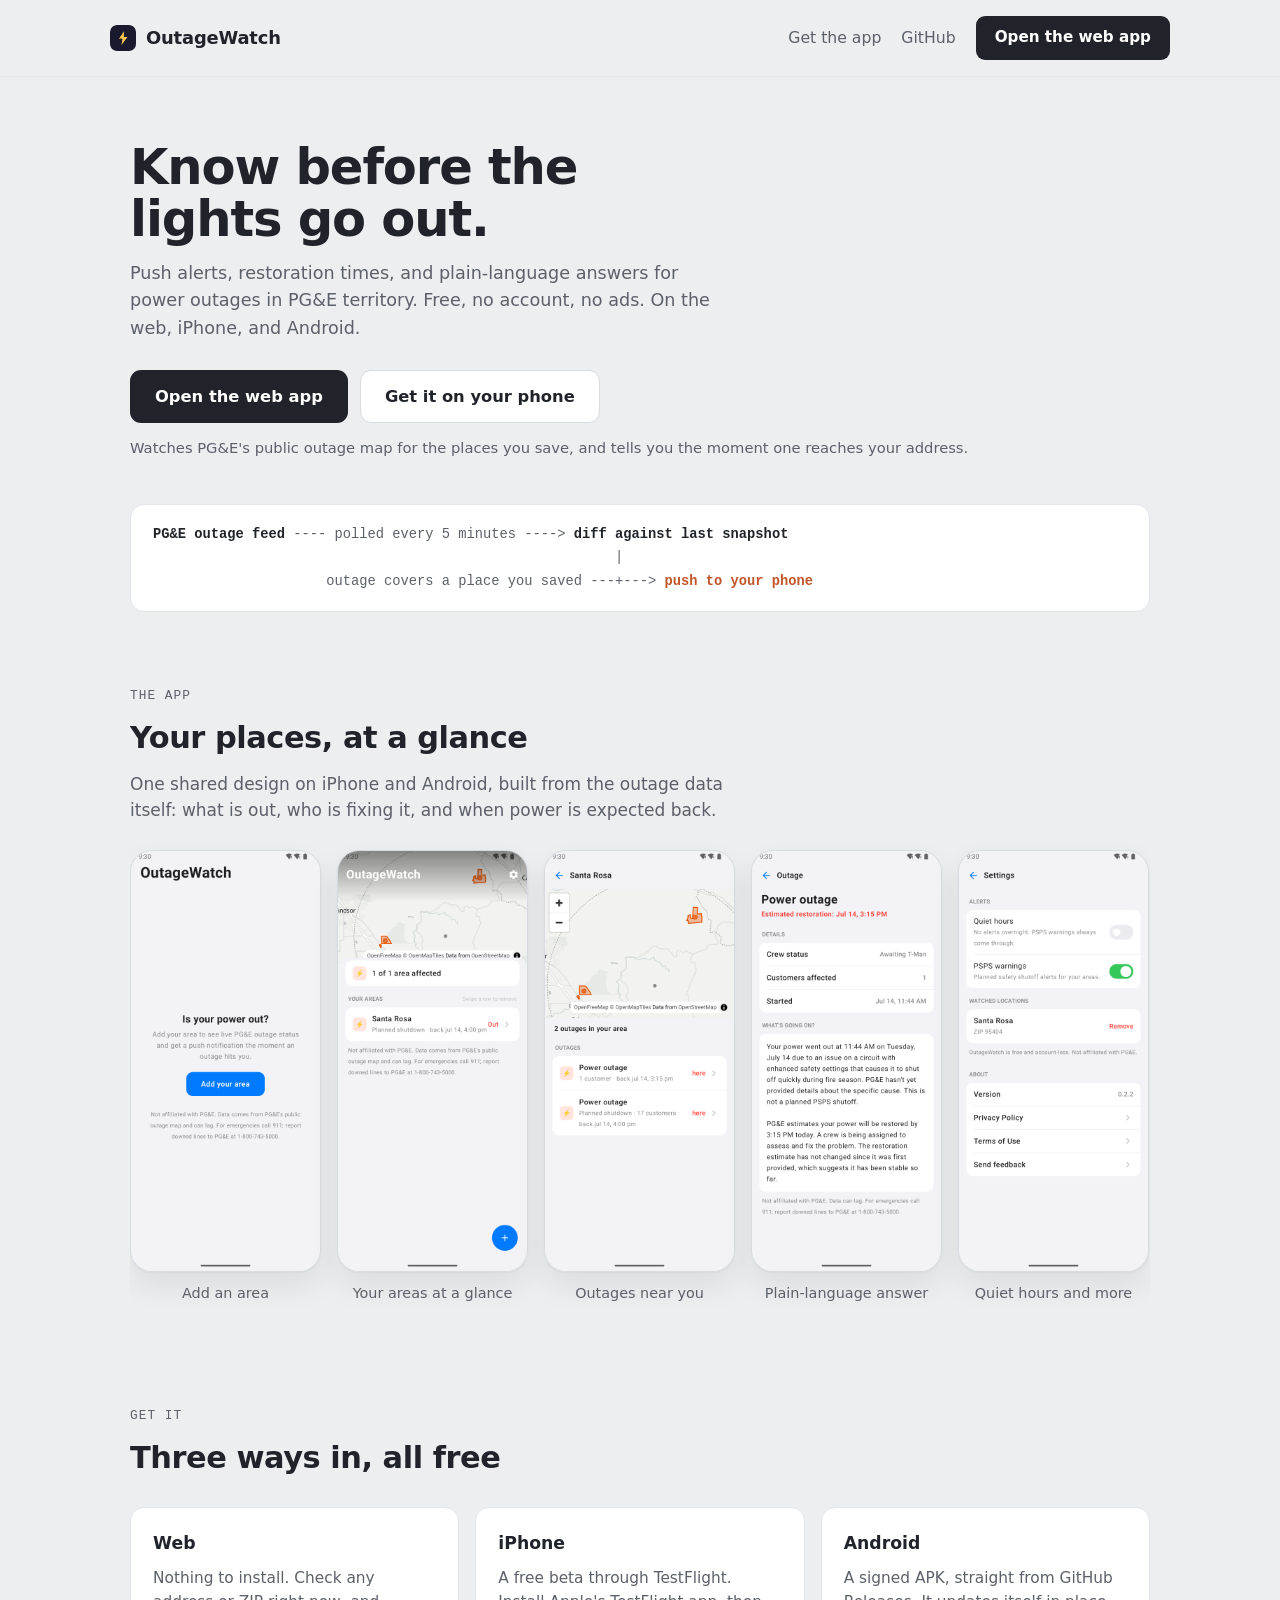
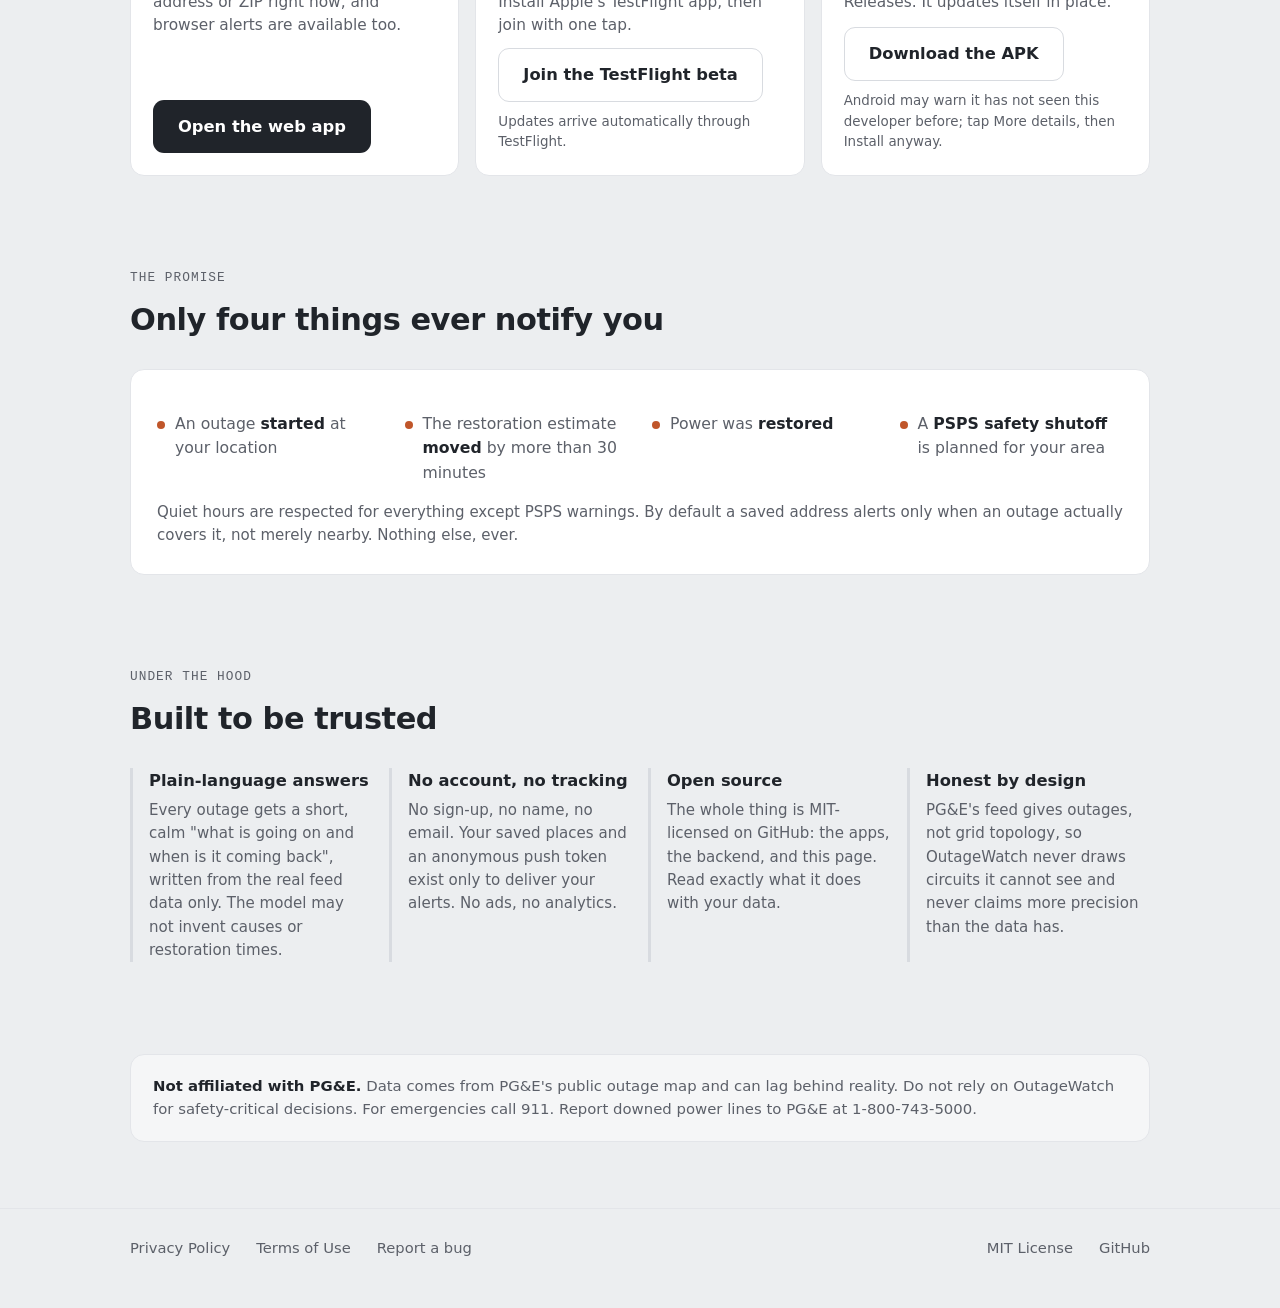
==== site/index.html @ 9faa7ae8 "site: a real project homepage, deployed to GitHub Pages The repo URL now points at a proper homepage" ====
<!DOCTYPE html>
<html lang="en">
<head>
<meta charset="utf-8">
<meta name="viewport" content="width=device-width, initial-scale=1">
<title>OutageWatch: PG&amp;E power outage alerts for your address</title>
<meta name="description" content="Free push alerts, restoration times, and plain-language answers for PG&E power outages. On the web, iPhone, and Android. No account, no ads.">
<link rel="icon" href="assets/icon-192.png">
<meta property="og:title" content="OutageWatch">
<meta property="og:description" content="Know before the lights go out. Free PG&E outage alerts for your address. Web, iPhone, and Android.">
<meta property="og:image" content="https://nicglazkov.github.io/outagewatch/assets/social-preview.png">
<meta property="og:type" content="website">
<style>
  /* Same system as the product: "V2, data on the diagram". Calm, light, the
     schematic is the signature. Tokens mirror backend css/app.css. */
  :root {
    --ground: #eceef0;
    --ink: #20242a;
    --out: #c0562a;
    --restored: #2f7d5b;
    --muted: #5c6069;
    --surface: #ffffff;
    --surface-2: #f5f6f7;
    --line: #d8dbe0;
    --line-soft: #e3e5e9;
    --mono: ui-monospace, "Cascadia Mono", Consolas, "SFMono-Regular", Menlo, monospace;
    --font: system-ui, -apple-system, "Segoe UI", Roboto, sans-serif;
  }
  * { box-sizing: border-box; }
  html { -webkit-text-size-adjust: 100%; scroll-behavior: smooth; }
  body {
    margin: 0; background: var(--ground); color: var(--ink);
    font-family: var(--font); font-size: 17px; line-height: 1.55;
    -webkit-font-smoothing: antialiased; text-rendering: optimizeLegibility;
  }
  h1, h2, h3, p, ul, figure { margin: 0; }
  ul { padding: 0; list-style: none; }
  a { color: inherit; }
  img { max-width: 100%; display: block; }
  .wrap { width: 100%; max-width: 1060px; margin: 0 auto; padding: 0 20px; }
  a:focus-visible { outline: 2px solid var(--ink); outline-offset: 2px; border-radius: 3px; }

  header.site { border-bottom: 1px solid var(--line-soft); }
  .site-inner { display: flex; align-items: center; justify-content: space-between; gap: 16px; padding: 16px 0; }
  .brand { display: inline-flex; align-items: center; gap: 10px; font-weight: 700; font-size: 1.12rem; letter-spacing: -0.01em; text-decoration: none; }
  .brand img { width: 26px; height: 26px; border-radius: 7px; }
  .nav { display: flex; align-items: center; gap: 20px; }
  .nav a { text-decoration: none; color: var(--muted); font-size: 0.98rem; min-height: 44px; display: inline-flex; align-items: center; }
  .nav a:hover { color: var(--ink); text-decoration: underline; text-underline-offset: 3px; }
  .nav .btn { color: #fff; }

  .btn {
    display: inline-flex; align-items: center; justify-content: center; gap: 8px;
    border-radius: 11px; padding: 13px 24px; font-weight: 600; font-size: 1.02rem;
    text-decoration: none; border: 1px solid transparent; transition: background .12s, border-color .12s;
  }
  .btn-ink { background: var(--ink); color: #fff; }
  .btn-ink:hover { background: #33383f; }
  .btn-ghost { background: var(--surface); border-color: var(--line); color: var(--ink); }
  .btn-ghost:hover { border-color: var(--ink); }
  .nav .btn { padding: 9px 18px; border-radius: 9px; font-size: 0.95rem; }

  .hero { padding: 64px 0 28px; }
  .hero-title { font-size: clamp(2.1rem, 5.6vw, 3.1rem); font-weight: 700; letter-spacing: -0.022em; line-height: 1.05; text-wrap: balance; max-width: 18ch; }
  .hero-sub { color: var(--muted); margin-top: 15px; max-width: 52ch; font-size: 1.1rem; }
  .hero-cta { display: flex; flex-wrap: wrap; gap: 12px; margin-top: 28px; }
  .hero-note { margin-top: 14px; color: var(--muted); font-size: 0.92rem; }

  /* The honest schematic: the actual pipeline, nothing invented. */
  .schematic { margin: 44px 0 0; padding: 18px 22px; background: var(--surface); border: 1px solid var(--line-soft); border-radius: 14px; overflow-x: auto; }
  .schematic pre { margin: 0; font-family: var(--mono); font-size: 0.86rem; line-height: 1.7; color: var(--muted); }
  .schematic .node { color: var(--ink); font-weight: 600; }
  .schematic .hot { color: var(--out); font-weight: 600; }

  section { padding: 46px 0; }
  .kicker { font-family: var(--mono); font-size: 0.8rem; letter-spacing: 0.08em; text-transform: uppercase; color: var(--muted); }
  .section-title { font-size: clamp(1.5rem, 3.4vw, 1.9rem); font-weight: 700; letter-spacing: -0.015em; margin-top: 8px; }
  .section-sub { color: var(--muted); margin-top: 10px; max-width: 58ch; }

  .shots { display: grid; grid-auto-flow: column; gap: 16px; overflow-x: auto; padding: 26px 4px 10px; scroll-snap-type: x mandatory; }
  .shot { scroll-snap-align: start; width: min(191px, 62vw); }
  .shot img { border: 1px solid var(--line); border-radius: 22px; box-shadow: 0 1px 2px rgba(32,36,42,0.05), 0 14px 30px rgba(32,36,42,0.08); }
  .shot figcaption { margin-top: 10px; font-size: 0.9rem; color: var(--muted); text-align: center; }

  .cards { display: grid; grid-template-columns: repeat(auto-fit, minmax(250px, 1fr)); gap: 16px; margin-top: 26px; }
  .card { background: var(--surface); border: 1px solid var(--line-soft); border-radius: 14px; padding: 22px; display: flex; flex-direction: column; gap: 10px; }
  .card h3 { font-size: 1.08rem; }
  .card p { color: var(--muted); font-size: 0.96rem; flex: 1; }
  .card .btn { align-self: flex-start; }
  .card .fine { font-size: 0.84rem; color: var(--muted); flex: 0; }

  .promise { background: var(--surface); border: 1px solid var(--line-soft); border-radius: 14px; padding: 26px; margin-top: 26px; }
  .promise ul { display: grid; grid-template-columns: repeat(auto-fit, minmax(220px, 1fr)); gap: 14px 24px; margin-top: 16px; }
  .promise li { padding-left: 18px; position: relative; color: var(--muted); font-size: 0.98rem; }
  .promise li::before { content: ""; position: absolute; left: 0; top: 0.55em; width: 8px; height: 8px; border-radius: 50%; background: var(--out); }
  .promise li strong { color: var(--ink); }
  .promise .after { margin-top: 16px; font-size: 0.94rem; color: var(--muted); }

  .facts { display: grid; grid-template-columns: repeat(auto-fit, minmax(230px, 1fr)); gap: 16px; margin-top: 26px; }
  .fact { border-left: 3px solid var(--line); padding-left: 16px; }
  .fact h3 { font-size: 1.02rem; }
  .fact p { color: var(--muted); font-size: 0.94rem; margin-top: 6px; }

  .disclaimer { background: var(--surface-2); border: 1px solid var(--line-soft); border-radius: 14px; padding: 20px 22px; font-size: 0.93rem; color: var(--muted); }
  .disclaimer strong { color: var(--ink); }

  footer.site { border-top: 1px solid var(--line-soft); margin-top: 20px; padding: 28px 0 48px; }
  .foot { display: flex; flex-wrap: wrap; gap: 12px 26px; color: var(--muted); font-size: 0.92rem; }
  .foot a { text-decoration: none; }
  .foot a:hover { text-decoration: underline; text-underline-offset: 3px; }
  .foot .spacer { flex: 1; }
</style>
</head>
<body>

<header class="site">
  <div class="wrap site-inner">
    <a class="brand" href="#top">
      <img src="assets/icon-192.png" alt="">
      OutageWatch
    </a>
    <nav class="nav">
      <a href="#get">Get the app</a>
      <a href="https://github.com/nicglazkov/outagewatch">GitHub</a>
      <a class="btn btn-ink" href="https://outagewatch-api-7bi2fdpqrq-uw.a.run.app/">Open the web app</a>
    </nav>
  </div>
</header>

<main id="top">
  <div class="wrap">

    <div class="hero">
      <h1 class="hero-title">Know before the lights go out.</h1>
      <p class="hero-sub">Push alerts, restoration times, and plain-language answers for power outages in PG&amp;E territory. Free, no account, no ads. On the web, iPhone, and Android.</p>
      <div class="hero-cta">
        <a class="btn btn-ink" href="https://outagewatch-api-7bi2fdpqrq-uw.a.run.app/">Open the web app</a>
        <a class="btn btn-ghost" href="#get">Get it on your phone</a>
      </div>
      <p class="hero-note">Watches PG&amp;E's public outage map for the places you save, and tells you the moment one reaches your address.</p>

      <div class="schematic" aria-label="How data flows through OutageWatch">
<pre><span class="node">PG&amp;E outage feed</span> ---- polled every 5 minutes ----&gt; <span class="node">diff against last snapshot</span>
                                                        |
                     outage covers a place you saved ---+---&gt; <span class="hot">push to your phone</span></pre>
      </div>
    </div>

    <section aria-labelledby="shots-title">
      <p class="kicker">The app</p>
      <h2 class="section-title" id="shots-title">Your places, at a glance</h2>
      <p class="section-sub">One shared design on iPhone and Android, built from the outage data itself: what is out, who is fixing it, and when power is expected back.</p>
      <div class="shots">
        <figure class="shot"><img src="assets/01-onboarding.png" alt="Adding an area by address or ZIP" loading="lazy"><figcaption>Add an area</figcaption></figure>
        <figure class="shot"><img src="assets/02-home.png" alt="Home screen with saved areas and a live map" loading="lazy"><figcaption>Your areas at a glance</figcaption></figure>
        <figure class="shot"><img src="assets/03-detail.png" alt="Outages near a saved place on the map" loading="lazy"><figcaption>Outages near you</figcaption></figure>
        <figure class="shot"><img src="assets/04-explain.png" alt="Plain-language explanation of an outage" loading="lazy"><figcaption>Plain-language answer</figcaption></figure>
        <figure class="shot"><img src="assets/05-settings.png" alt="Settings with quiet hours and per-place alerts" loading="lazy"><figcaption>Quiet hours and more</figcaption></figure>
      </div>
    </section>

    <section id="get" aria-labelledby="get-title">
      <p class="kicker">Get it</p>
      <h2 class="section-title" id="get-title">Three ways in, all free</h2>
      <div class="cards">
        <div class="card">
          <h3>Web</h3>
          <p>Nothing to install. Check any address or ZIP right now, and browser alerts are available too.</p>
          <a class="btn btn-ink" href="https://outagewatch-api-7bi2fdpqrq-uw.a.run.app/">Open the web app</a>
        </div>
        <div class="card">
          <h3>iPhone</h3>
          <p>A free beta through TestFlight. Install Apple's TestFlight app, then join with one tap.</p>
          <a class="btn btn-ghost" href="https://testflight.apple.com/join/YqeVwyat">Join the TestFlight beta</a>
          <p class="fine">Updates arrive automatically through TestFlight.</p>
        </div>
        <div class="card">
          <h3>Android</h3>
          <p>A signed APK, straight from GitHub Releases. It updates itself in place.</p>
          <a class="btn btn-ghost" href="https://github.com/nicglazkov/outagewatch/releases/latest">Download the APK</a>
          <p class="fine">Android may warn it has not seen this developer before; tap More details, then Install anyway.</p>
        </div>
      </div>
    </section>

    <section aria-labelledby="promise-title">
      <p class="kicker">The promise</p>
      <h2 class="section-title" id="promise-title">Only four things ever notify you</h2>
      <div class="promise">
        <ul>
          <li>An outage <strong>started</strong> at your location</li>
          <li>The restoration estimate <strong>moved</strong> by more than 30 minutes</li>
          <li>Power was <strong>restored</strong></li>
          <li>A <strong>PSPS safety shutoff</strong> is planned for your area</li>
        </ul>
        <p class="after">Quiet hours are respected for everything except PSPS warnings. By default a saved address alerts only when an outage actually covers it, not merely nearby. Nothing else, ever.</p>
      </div>
    </section>

    <section aria-labelledby="facts-title">
      <p class="kicker">Under the hood</p>
      <h2 class="section-title" id="facts-title">Built to be trusted</h2>
      <div class="facts">
        <div class="fact">
          <h3>Plain-language answers</h3>
          <p>Every outage gets a short, calm "what is going on and when is it coming back", written from the real feed data only. The model may not invent causes or restoration times.</p>
        </div>
        <div class="fact">
          <h3>No account, no tracking</h3>
          <p>No sign-up, no name, no email. Your saved places and an anonymous push token exist only to deliver your alerts. No ads, no analytics.</p>
        </div>
        <div class="fact">
          <h3>Open source</h3>
          <p>The whole thing is MIT-licensed on GitHub: the apps, the backend, and this page. Read exactly what it does with your data.</p>
        </div>
        <div class="fact">
          <h3>Honest by design</h3>
          <p>PG&amp;E's feed gives outages, not grid topology, so OutageWatch never draws circuits it cannot see and never claims more precision than the data has.</p>
        </div>
      </div>
    </section>

    <section>
      <div class="disclaimer">
        <strong>Not affiliated with PG&amp;E.</strong> Data comes from PG&amp;E's public outage map and can lag behind reality. Do not rely on OutageWatch for safety-critical decisions. For emergencies call 911. Report downed power lines to PG&amp;E at 1-800-743-5000.
      </div>
    </section>

  </div>
</main>

<footer class="site">
  <div class="wrap foot">
    <a href="https://outagewatch-api-7bi2fdpqrq-uw.a.run.app/privacy">Privacy Policy</a>
    <a href="https://outagewatch-api-7bi2fdpqrq-uw.a.run.app/terms">Terms of Use</a>
    <a href="https://github.com/nicglazkov/outagewatch/issues">Report a bug</a>
    <span class="spacer"></span>
    <span>MIT License</span>
    <a href="https://github.com/nicglazkov/outagewatch">GitHub</a>
  </div>
</footer>

</body>
</html>
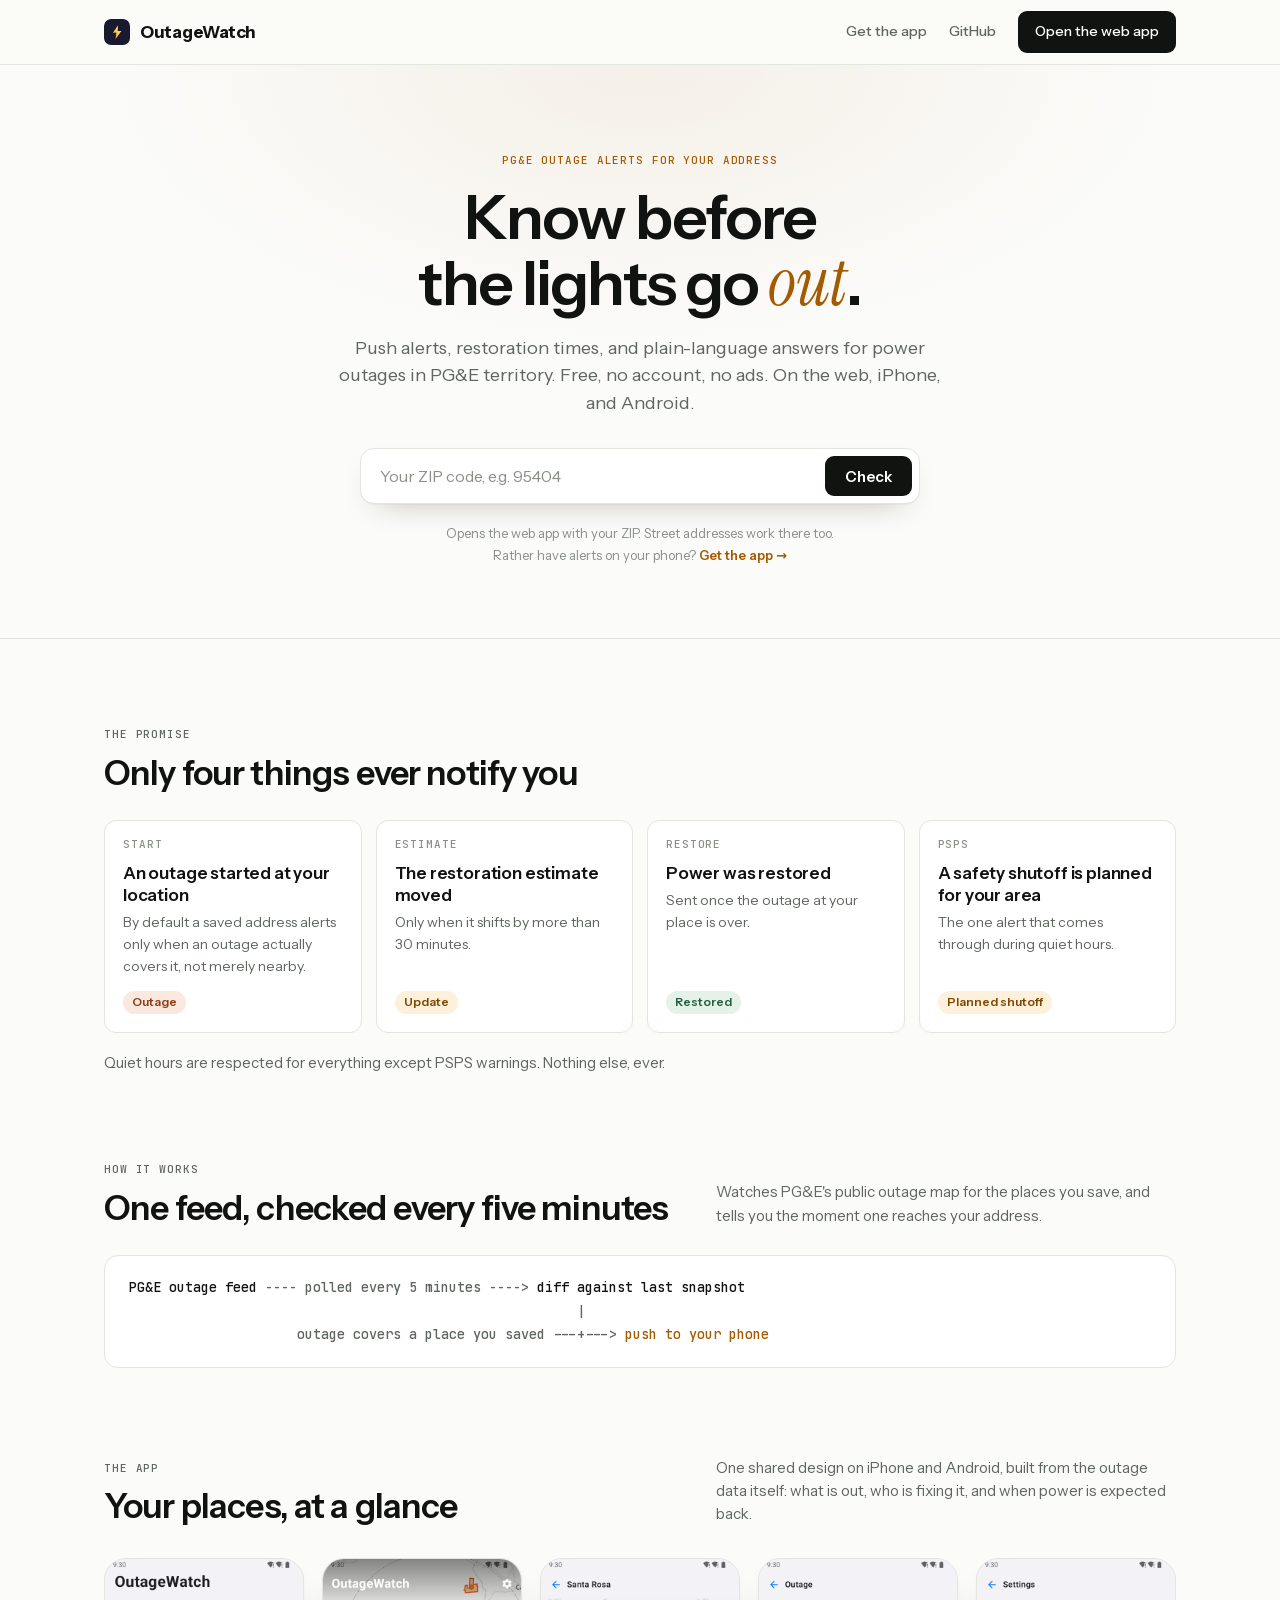
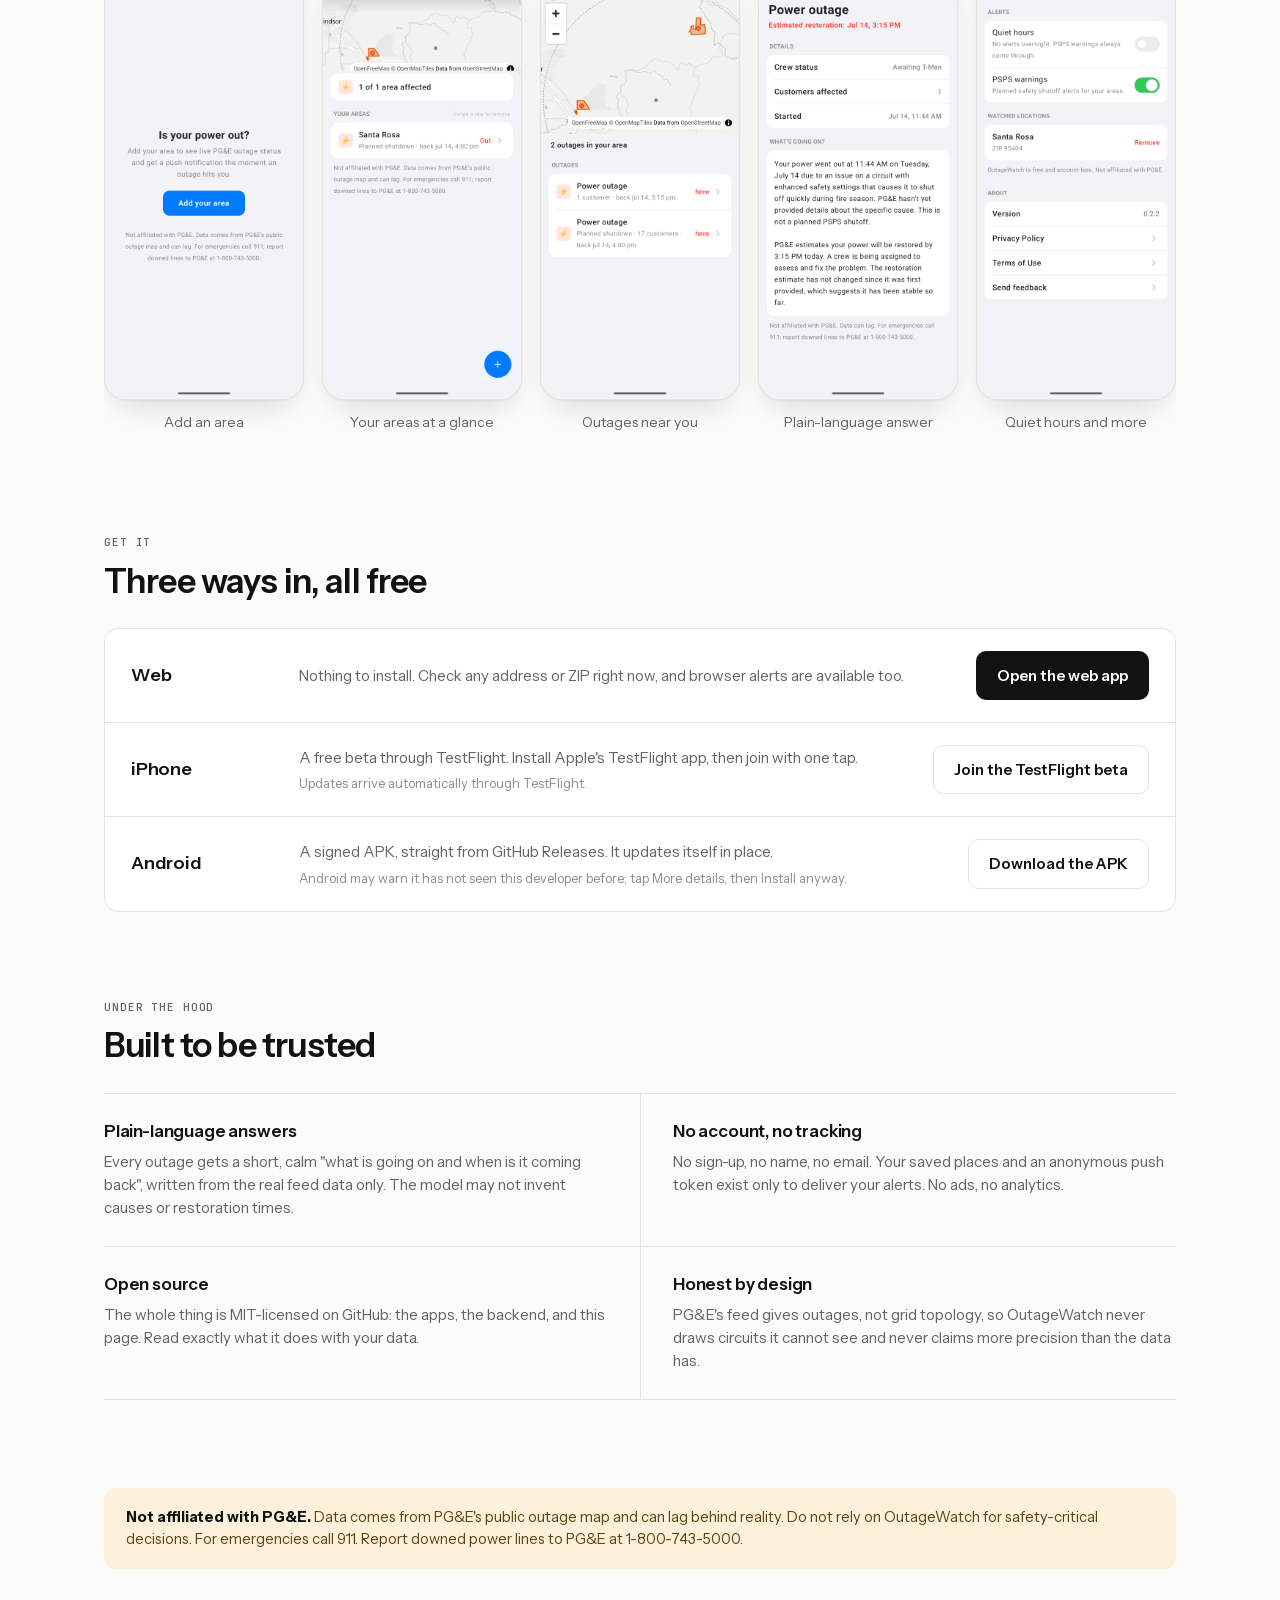
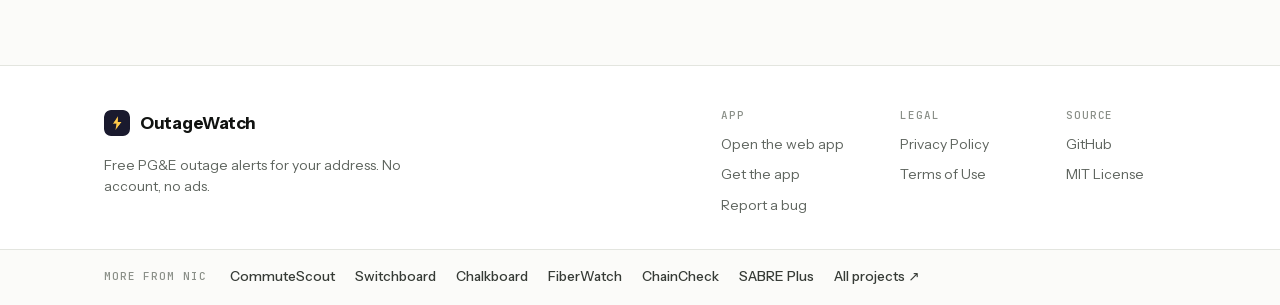
==== commit 976b0755: "Redesign the Pages landing in the Bright Utility skin Off-white page, Instrument Sans with one Instr" ====
--- a/site/index.html
+++ b/site/index.html
@@ -6,109 +6,201 @@
 <title>OutageWatch: PG&amp;E power outage alerts for your address</title>
 <meta name="description" content="Free push alerts, restoration times, and plain-language answers for PG&E power outages. On the web, iPhone, and Android. No account, no ads.">
 <link rel="icon" href="assets/icon-192.png">
+<meta name="theme-color" content="#fbfbf9">
 <meta property="og:title" content="OutageWatch">
 <meta property="og:description" content="Know before the lights go out. Free PG&E outage alerts for your address. Web, iPhone, and Android.">
 <meta property="og:image" content="https://nicglazkov.github.io/outagewatch/assets/social-preview.png">
 <meta property="og:type" content="website">
+<link rel="preload" href="assets/fonts/instrument-sans-latin.woff2" as="font" type="font/woff2" crossorigin>
 <style>
-  /* Same system as the product: "V2, data on the diagram". Calm, light, the
-     schematic is the signature. Tokens mirror backend css/app.css. */
+  /* 2026-11 "Bright Utility" skin, shared with Nic's other alert apps:
+     off-white page, Instrument Sans with one Instrument Serif italic word
+     in the headline, JetBrains Mono labels, one big input as the hero,
+     small status cards with chips. OutageWatch keeps its own accent: amber.
+     Fonts are self-hosted (SIL Open Font License) so the page makes no
+     third-party requests, matching the "no tracking" promise below. */
+  @font-face { font-family: "Instrument Sans"; font-style: normal; font-weight: 400 700; font-display: swap; src: url(assets/fonts/instrument-sans-latin.woff2) format("woff2"); }
+  @font-face { font-family: "Instrument Serif"; font-style: italic; font-weight: 400; font-display: swap; src: url(assets/fonts/instrument-serif-italic-latin.woff2) format("woff2"); }
+  @font-face { font-family: "JetBrains Mono"; font-style: normal; font-weight: 500; font-display: swap; src: url(assets/fonts/jetbrains-mono-500-latin.woff2) format("woff2"); }
+
   :root {
-    --ground: #eceef0;
-    --ink: #20242a;
-    --out: #c0562a;
-    --restored: #2f7d5b;
-    --muted: #5c6069;
+    --bg: #fbfbf9;
     --surface: #ffffff;
-    --surface-2: #f5f6f7;
-    --line: #d8dbe0;
-    --line-soft: #e3e5e9;
-    --mono: ui-monospace, "Cascadia Mono", Consolas, "SFMono-Regular", Menlo, monospace;
-    --font: system-ui, -apple-system, "Segoe UI", Roboto, sans-serif;
+    --fg: #111311;
+    --fg-2: #363b36;
+    --mut: #5f655f;
+    --faint: #8a8f88;
+    --line: #e3e5df;
+    --line-soft: #eff0ec;
+    --acc: #a35a00;        /* amber, AA on white and on --bg */
+    --acc-ink: #7f4600;
+    --soft: #fdf1dc;
+    --out: #b4501f;        /* product's "outage" color, darkened for text */
+    --out-soft: #fbe9df;
+    --ok: #2f7d5b;         /* product's "restored" color */
+    --ok-soft: #e4f2ea;
+    --font: "Instrument Sans", system-ui, -apple-system, "Segoe UI", sans-serif;
+    --serif: "Instrument Serif", Georgia, serif;
+    --mono: "JetBrains Mono", ui-monospace, "SFMono-Regular", Menlo, monospace;
+    color-scheme: light;
   }
   * { box-sizing: border-box; }
   html { -webkit-text-size-adjust: 100%; scroll-behavior: smooth; }
+  @media (prefers-reduced-motion: reduce) { html { scroll-behavior: auto; } * { transition: none !important; } }
   body {
-    margin: 0; background: var(--ground); color: var(--ink);
+    margin: 0; background: var(--bg); color: var(--fg);
     font-family: var(--font); font-size: 17px; line-height: 1.55;
     -webkit-font-smoothing: antialiased; text-rendering: optimizeLegibility;
   }
-  h1, h2, h3, p, ul, figure { margin: 0; }
-  ul { padding: 0; list-style: none; }
+  h1, h2, h3, p, ul, ol, figure { margin: 0; }
+  ul, ol { padding: 0; list-style: none; }
   a { color: inherit; }
   img { max-width: 100%; display: block; }
-  .wrap { width: 100%; max-width: 1060px; margin: 0 auto; padding: 0 20px; }
-  a:focus-visible { outline: 2px solid var(--ink); outline-offset: 2px; border-radius: 3px; }
-
-  header.site { border-bottom: 1px solid var(--line-soft); }
-  .site-inner { display: flex; align-items: center; justify-content: space-between; gap: 16px; padding: 16px 0; }
-  .brand { display: inline-flex; align-items: center; gap: 10px; font-weight: 700; font-size: 1.12rem; letter-spacing: -0.01em; text-decoration: none; }
+  .wrap { width: 100%; max-width: 1120px; margin: 0 auto; padding: 0 24px; }
+  a:focus-visible, button:focus-visible, input:focus-visible { outline: 2px solid var(--acc); outline-offset: 2px; border-radius: 4px; }
+  .visually-hidden { position: absolute; width: 1px; height: 1px; overflow: hidden; clip: rect(0 0 0 0); white-space: nowrap; }
+  .nowrap { white-space: nowrap; }
+
+  /* Shared skeleton: 64px nav */
+  header.site { border-bottom: 1px solid var(--line); background: rgba(251, 251, 249, 0.92); }
+  .site-inner { display: flex; align-items: center; justify-content: space-between; gap: 16px; min-height: 64px; }
+  .brand { display: inline-flex; align-items: center; gap: 10px; font-weight: 700; font-size: 17px; letter-spacing: -0.015em; text-decoration: none; }
   .brand img { width: 26px; height: 26px; border-radius: 7px; }
-  .nav { display: flex; align-items: center; gap: 20px; }
-  .nav a { text-decoration: none; color: var(--muted); font-size: 0.98rem; min-height: 44px; display: inline-flex; align-items: center; }
-  .nav a:hover { color: var(--ink); text-decoration: underline; text-underline-offset: 3px; }
-  .nav .btn { color: #fff; }
+  .nav { display: flex; align-items: center; gap: 22px; }
+  .nav a { text-decoration: none; color: var(--mut); font-size: 14px; font-weight: 500; min-height: 44px; display: inline-flex; align-items: center; }
+  .nav a:hover { color: var(--fg); }
+  .nav .btn { color: #fff; min-height: 0; }
 
   .btn {
     display: inline-flex; align-items: center; justify-content: center; gap: 8px;
-    border-radius: 11px; padding: 13px 24px; font-weight: 600; font-size: 1.02rem;
-    text-decoration: none; border: 1px solid transparent; transition: background .12s, border-color .12s;
-  }
-  .btn-ink { background: var(--ink); color: #fff; }
-  .btn-ink:hover { background: #33383f; }
-  .btn-ghost { background: var(--surface); border-color: var(--line); color: var(--ink); }
-  .btn-ghost:hover { border-color: var(--ink); }
-  .nav .btn { padding: 9px 18px; border-radius: 9px; font-size: 0.95rem; }
-
-  .hero { padding: 64px 0 28px; }
-  .hero-title { font-size: clamp(2.1rem, 5.6vw, 3.1rem); font-weight: 700; letter-spacing: -0.022em; line-height: 1.05; text-wrap: balance; max-width: 18ch; }
-  .hero-sub { color: var(--muted); margin-top: 15px; max-width: 52ch; font-size: 1.1rem; }
-  .hero-cta { display: flex; flex-wrap: wrap; gap: 12px; margin-top: 28px; }
-  .hero-note { margin-top: 14px; color: var(--muted); font-size: 0.92rem; }
-
-  /* The honest schematic: the actual pipeline, nothing invented. */
-  .schematic { margin: 44px 0 0; padding: 18px 22px; background: var(--surface); border: 1px solid var(--line-soft); border-radius: 14px; overflow-x: auto; }
-  .schematic pre { margin: 0; font-family: var(--mono); font-size: 0.86rem; line-height: 1.7; color: var(--muted); }
-  .schematic .node { color: var(--ink); font-weight: 600; }
-  .schematic .hot { color: var(--out); font-weight: 600; }
-
-  section { padding: 46px 0; }
-  .kicker { font-family: var(--mono); font-size: 0.8rem; letter-spacing: 0.08em; text-transform: uppercase; color: var(--muted); }
-  .section-title { font-size: clamp(1.5rem, 3.4vw, 1.9rem); font-weight: 700; letter-spacing: -0.015em; margin-top: 8px; }
-  .section-sub { color: var(--muted); margin-top: 10px; max-width: 58ch; }
-
-  .shots { display: grid; grid-auto-flow: column; gap: 16px; overflow-x: auto; padding: 26px 4px 10px; scroll-snap-type: x mandatory; }
-  .shot { scroll-snap-align: start; width: min(191px, 62vw); }
-  .shot img { border: 1px solid var(--line); border-radius: 22px; box-shadow: 0 1px 2px rgba(32,36,42,0.05), 0 14px 30px rgba(32,36,42,0.08); }
-  .shot figcaption { margin-top: 10px; font-size: 0.9rem; color: var(--muted); text-align: center; }
-
-  .cards { display: grid; grid-template-columns: repeat(auto-fit, minmax(250px, 1fr)); gap: 16px; margin-top: 26px; }
-  .card { background: var(--surface); border: 1px solid var(--line-soft); border-radius: 14px; padding: 22px; display: flex; flex-direction: column; gap: 10px; }
-  .card h3 { font-size: 1.08rem; }
-  .card p { color: var(--muted); font-size: 0.96rem; flex: 1; }
-  .card .btn { align-self: flex-start; }
-  .card .fine { font-size: 0.84rem; color: var(--muted); flex: 0; }
-
-  .promise { background: var(--surface); border: 1px solid var(--line-soft); border-radius: 14px; padding: 26px; margin-top: 26px; }
-  .promise ul { display: grid; grid-template-columns: repeat(auto-fit, minmax(220px, 1fr)); gap: 14px 24px; margin-top: 16px; }
-  .promise li { padding-left: 18px; position: relative; color: var(--muted); font-size: 0.98rem; }
-  .promise li::before { content: ""; position: absolute; left: 0; top: 0.55em; width: 8px; height: 8px; border-radius: 50%; background: var(--out); }
-  .promise li strong { color: var(--ink); }
-  .promise .after { margin-top: 16px; font-size: 0.94rem; color: var(--muted); }
-
-  .facts { display: grid; grid-template-columns: repeat(auto-fit, minmax(230px, 1fr)); gap: 16px; margin-top: 26px; }
-  .fact { border-left: 3px solid var(--line); padding-left: 16px; }
-  .fact h3 { font-size: 1.02rem; }
-  .fact p { color: var(--muted); font-size: 0.94rem; margin-top: 6px; }
-
-  .disclaimer { background: var(--surface-2); border: 1px solid var(--line-soft); border-radius: 14px; padding: 20px 22px; font-size: 0.93rem; color: var(--muted); }
-  .disclaimer strong { color: var(--ink); }
-
-  footer.site { border-top: 1px solid var(--line-soft); margin-top: 20px; padding: 28px 0 48px; }
-  .foot { display: flex; flex-wrap: wrap; gap: 12px 26px; color: var(--muted); font-size: 0.92rem; }
-  .foot a { text-decoration: none; }
-  .foot a:hover { text-decoration: underline; text-underline-offset: 3px; }
-  .foot .spacer { flex: 1; }
+    border-radius: 10px; padding: 12px 20px; font-weight: 600; font-size: 15px;
+    text-decoration: none; border: 1px solid transparent; transition: background .15s, border-color .15s; white-space: nowrap;
+  }
+  .btn-ink { background: var(--fg); color: #fff; }
+  .btn-ink:hover { background: #2c302c; }
+  .btn-ghost { background: var(--surface); border-color: var(--line); color: var(--fg); }
+  .btn-ghost:hover { border-color: var(--fg); }
+  .nav .btn { padding: 9px 16px; border-radius: 9px; font-size: 14px; }
+
+  /* Hero: one big ZIP box */
+  .hero { text-align: center; padding: 88px 0 72px; border-bottom: 1px solid var(--line);
+    background: radial-gradient(ellipse 60% 70% at 50% 0%, rgba(163, 90, 0, 0.07), transparent 70%); }
+  .eyebrow { font: 500 11px/1.4 var(--mono); letter-spacing: 0.08em; text-transform: uppercase; color: var(--mut); margin-bottom: 12px; }
+  .hero .eyebrow { color: var(--acc); margin-bottom: 18px; }
+  .hero-title { font-weight: 600; font-size: clamp(38px, 5.6vw, 62px); line-height: 1.02; letter-spacing: -0.03em; text-wrap: balance; max-width: 15ch; margin: 0 auto 18px; }
+  .hero-title em { font: italic 400 1.08em/1 var(--serif); color: var(--acc); letter-spacing: -0.01em; }
+  .hero-sub { color: var(--mut); font-size: 18px; max-width: 52ch; margin: 0 auto 30px; text-wrap: pretty; }
+
+  .search {
+    display: flex; gap: 6px; max-width: 560px; margin: 0 auto; background: var(--surface);
+    border: 1px solid var(--line); border-radius: 14px; padding: 7px;
+    box-shadow: 0 1px 0 rgba(17, 19, 17, 0.03), 0 12px 32px -18px rgba(40, 30, 10, 0.4);
+    transition: border-color .15s, box-shadow .15s;
+  }
+  .search:focus-within { border-color: #e9c98f; box-shadow: 0 0 0 4px var(--soft), 0 12px 32px -18px rgba(40, 30, 10, 0.4); }
+  .search input {
+    flex: 1; min-width: 0; border: 0; outline: 0; background: transparent; color: var(--fg);
+    font: 400 16px var(--font); padding: 10px 12px;
+  }
+  .search input::placeholder { color: var(--faint); }
+  .search input:focus-visible { outline: none; }
+  .search button {
+    border: 0; border-radius: 9px; background: var(--fg); color: #fff; cursor: pointer;
+    font: 600 15px var(--font); padding: 0 20px; white-space: nowrap;
+  }
+  .search button:hover { background: #2c302c; }
+  .proof { font-size: 13px; line-height: 1.7; color: var(--faint); margin-top: 18px; }
+  .proof a { color: var(--acc); font-weight: 600; text-decoration: none; }
+  .proof a:hover { text-decoration: underline; text-underline-offset: 3px; }
+
+  /* Sections */
+  section { padding-top: 88px; }
+  .head { display: flex; justify-content: space-between; align-items: flex-end; gap: 12px 24px; flex-wrap: wrap; margin-bottom: 28px; }
+  .section-title { font-size: clamp(26px, 3.2vw, 34px); font-weight: 600; line-height: 1.1; letter-spacing: -0.025em; text-wrap: balance; }
+  .head-note { color: var(--mut); font-size: 15px; max-width: 46ch; }
+
+  /* Status cards with chips: the four alerts */
+  .cards { display: grid; grid-template-columns: repeat(4, minmax(0, 1fr)); gap: 14px; }
+  .card { background: var(--surface); border: 1px solid var(--line); border-radius: 12px; padding: 18px; display: flex; flex-direction: column; align-items: flex-start; min-width: 0; }
+  .card .k { font: 500 11px/1 var(--mono); letter-spacing: 0.08em; text-transform: uppercase; color: var(--faint); }
+  .card .v { font-size: 17px; font-weight: 600; letter-spacing: -0.01em; line-height: 1.3; margin: 12px 0 6px; }
+  .card .s { font-size: 14px; line-height: 1.55; color: var(--mut); flex: 1; margin-bottom: 14px; }
+  .chip { display: inline-block; font-size: 12px; font-weight: 600; line-height: 1.2; padding: 4px 9px; border-radius: 99px; background: var(--soft); color: var(--acc-ink); }
+  .chip.out { background: var(--out-soft); color: #8f3c13; }
+  .chip.ok { background: var(--ok-soft); color: #22603f; }
+  .after { margin-top: 18px; font-size: 15px; color: var(--mut); max-width: 72ch; }
+
+  /* Schematic: the actual pipeline, nothing invented */
+  .schematic { padding: 20px 24px; background: var(--surface); border: 1px solid var(--line); border-radius: 14px; overflow-x: auto; }
+  .schematic pre { margin: 0; font-family: var(--mono); font-size: 13.5px; line-height: 1.75; color: var(--mut); }
+  .schematic .node { color: var(--fg); }
+  .schematic .hot { color: var(--acc); }
+
+  /* Screenshots */
+  .shots { display: grid; grid-auto-flow: column; gap: 18px; overflow-x: auto; padding: 4px 4px 14px; scroll-snap-type: x mandatory; }
+  .shot { scroll-snap-align: start; width: min(200px, 62vw); }
+  .shot img { width: 100%; height: auto; border: 1px solid var(--line); border-radius: 22px; background: var(--surface); box-shadow: 0 1px 2px rgba(17,19,17,0.04), 0 16px 32px -14px rgba(17,19,17,0.18); }
+  .shot figcaption { margin-top: 12px; font-size: 14px; color: var(--mut); text-align: center; }
+
+  /* Get it: one panel, one row per platform */
+  .platforms { background: var(--surface); border: 1px solid var(--line); border-radius: 14px; }
+  .platform { display: grid; grid-template-columns: 140px minmax(0, 1fr) auto; gap: 8px 28px; align-items: center; padding: 22px 26px; }
+  .platform + .platform { border-top: 1px solid var(--line); }
+  .platform h3 { font-size: 18px; font-weight: 600; letter-spacing: -0.01em; }
+  .platform p { color: var(--mut); font-size: 15px; }
+  .platform .fine { font-size: 13px; color: var(--faint); margin-top: 4px; }
+
+  /* Under the hood: hairline grid */
+  .facts { display: grid; grid-template-columns: repeat(2, minmax(0, 1fr)); border-top: 1px solid var(--line); }
+  .fact { padding: 24px 32px 26px 0; border-bottom: 1px solid var(--line); }
+  .fact:nth-child(2n) { padding-left: 32px; padding-right: 0; border-left: 1px solid var(--line); }
+  .fact h3 { font-size: 17px; font-weight: 600; letter-spacing: -0.01em; }
+  .fact p { color: var(--mut); font-size: 15px; margin-top: 6px; max-width: 52ch; }
+
+  .disclaimer { background: var(--soft); border-radius: 12px; padding: 18px 22px; font-size: 14.5px; color: #5c4214; }
+  .disclaimer strong { color: var(--fg); }
+  .last { padding-bottom: 96px; }
+
+  /* Shared skeleton: footer + "More from Nic" */
+  footer.site { border-top: 1px solid var(--line); background: var(--surface); color: var(--mut); font-size: 14px; }
+  footer.site a { color: var(--mut); text-decoration: none; }
+  footer.site a:hover { color: var(--fg); }
+  .foot-main { display: flex; justify-content: space-between; gap: 40px; flex-wrap: wrap; padding-top: 44px; padding-bottom: 32px; }
+  .foot-brand { max-width: 300px; }
+  .foot-brand .brand { color: var(--fg); }
+  .foot-brand p { margin-top: 12px; line-height: 1.55; }
+  .foot-cols { display: flex; gap: 56px; flex-wrap: wrap; }
+  .foot-cols > div { display: flex; flex-direction: column; gap: 9px; min-width: 110px; }
+  .foot-h { font: 500 11px/1 var(--mono); letter-spacing: 0.08em; text-transform: uppercase; color: var(--faint); margin-bottom: 4px; }
+  .more-from { border-top: 1px solid var(--line); background: var(--bg); }
+  .more-from-in { display: flex; align-items: center; gap: 12px 24px; flex-wrap: wrap; padding-top: 16px; padding-bottom: 18px; font-size: 13.5px; }
+  .more-from-k { font: 500 11px/1 var(--mono); letter-spacing: 0.08em; text-transform: uppercase; color: var(--faint); }
+  .more-from-links { display: flex; flex-wrap: wrap; gap: 8px 20px; }
+  footer.site .more-from-links a { color: var(--fg-2); font-weight: 500; }
+  footer.site .more-from-links a:hover { color: var(--acc); }
+
+  @media (max-width: 960px) {
+    .cards { grid-template-columns: repeat(2, minmax(0, 1fr)); }
+  }
+  @media (max-width: 720px) {
+    .wrap { padding: 0 16px; }
+    .nav { gap: 14px; }
+    .nav .hide-sm { display: none; }
+    .hero { padding: 56px 0 52px; }
+    .hero-sub { font-size: 16.5px; }
+    section { padding-top: 64px; }
+    .cards { grid-template-columns: 1fr; }
+    .platform { grid-template-columns: 1fr; padding: 20px; }
+    .platform .btn { justify-self: start; }
+    .facts { grid-template-columns: 1fr; }
+    .fact, .fact:nth-child(2n) { padding: 20px 0; border-left: 0; }
+    .last { padding-bottom: 72px; }
+    .foot-cols { gap: 32px; }
+  }
+  @media (max-width: 420px) {
+    .nav .gh { display: none; }
+    .search button { padding: 0 16px; }
+  }
 </style>
 </head>
 <body>
@@ -119,87 +211,141 @@
       <img src="assets/icon-192.png" alt="">
       OutageWatch
     </a>
-    <nav class="nav">
-      <a href="#get">Get the app</a>
-      <a href="https://github.com/nicglazkov/outagewatch">GitHub</a>
+    <nav class="nav" aria-label="Main">
+      <a class="hide-sm" href="#get">Get the app</a>
+      <a class="gh" href="https://github.com/nicglazkov/outagewatch">GitHub</a>
       <a class="btn btn-ink" href="https://outagewatch-api-7bi2fdpqrq-uw.a.run.app/">Open the web app</a>
     </nav>
   </div>
 </header>
 
 <main id="top">
+
+  <div class="hero">
+    <div class="wrap">
+      <p class="eyebrow">PG&amp;E outage alerts for your address</p>
+      <h1 class="hero-title">Know before the lights go <em>out</em>.</h1>
+      <p class="hero-sub">Push alerts, restoration times, and plain-language answers for power outages in PG&amp;E territory. Free, no account, no ads. On the web, iPhone, and Android.</p>
+      <form class="search" role="search" action="https://outagewatch-api-7bi2fdpqrq-uw.a.run.app/" method="get">
+        <label for="zip" class="visually-hidden">ZIP code</label>
+        <input id="zip" name="zip" type="text" inputmode="numeric" pattern="[0-9]{5}" maxlength="5" required
+               placeholder="Your ZIP code, e.g. 95404" autocomplete="postal-code" title="A 5-digit ZIP code">
+        <button type="submit">Check</button>
+      </form>
+      <p class="proof">Opens the web app with your ZIP. Street addresses work there too.<br>
+        Rather have alerts on your phone? <a class="nowrap" href="#get">Get the app →</a></p>
+    </div>
+  </div>
+
   <div class="wrap">
 
-    <div class="hero">
-      <h1 class="hero-title">Know before the lights go out.</h1>
-      <p class="hero-sub">Push alerts, restoration times, and plain-language answers for power outages in PG&amp;E territory. Free, no account, no ads. On the web, iPhone, and Android.</p>
-      <div class="hero-cta">
-        <a class="btn btn-ink" href="https://outagewatch-api-7bi2fdpqrq-uw.a.run.app/">Open the web app</a>
-        <a class="btn btn-ghost" href="#get">Get it on your phone</a>
-      </div>
-      <p class="hero-note">Watches PG&amp;E's public outage map for the places you save, and tells you the moment one reaches your address.</p>
-
+    <section aria-labelledby="promise-title">
+      <div class="head">
+        <div>
+          <p class="eyebrow">The promise</p>
+          <h2 class="section-title" id="promise-title">Only four things ever notify you</h2>
+        </div>
+      </div>
+      <ul class="cards">
+        <li class="card">
+          <span class="k">Start</span>
+          <span class="v">An outage started at your location</span>
+          <span class="s">By default a saved address alerts only when an outage actually covers it, not merely nearby.</span>
+          <span class="chip out">Outage</span>
+        </li>
+        <li class="card">
+          <span class="k">Estimate</span>
+          <span class="v">The restoration estimate moved</span>
+          <span class="s">Only when it shifts by more than 30 minutes.</span>
+          <span class="chip">Update</span>
+        </li>
+        <li class="card">
+          <span class="k">Restore</span>
+          <span class="v">Power was restored</span>
+          <span class="s">Sent once the outage at your place is over.</span>
+          <span class="chip ok">Restored</span>
+        </li>
+        <li class="card">
+          <span class="k">PSPS</span>
+          <span class="v">A safety shutoff is planned for your area</span>
+          <span class="s">The one alert that comes through during quiet hours.</span>
+          <span class="chip">Planned shutoff</span>
+        </li>
+      </ul>
+      <p class="after">Quiet hours are respected for everything except PSPS warnings. Nothing else, ever.</p>
+    </section>
+
+    <section aria-labelledby="how-title">
+      <div class="head">
+        <div>
+          <p class="eyebrow">How it works</p>
+          <h2 class="section-title" id="how-title">One feed, checked every five minutes</h2>
+        </div>
+        <p class="head-note">Watches PG&amp;E's public outage map for the places you save, and tells you the moment one reaches your address.</p>
+      </div>
       <div class="schematic" aria-label="How data flows through OutageWatch">
 <pre><span class="node">PG&amp;E outage feed</span> ---- polled every 5 minutes ----&gt; <span class="node">diff against last snapshot</span>
                                                         |
                      outage covers a place you saved ---+---&gt; <span class="hot">push to your phone</span></pre>
       </div>
-    </div>
+    </section>
 
     <section aria-labelledby="shots-title">
-      <p class="kicker">The app</p>
-      <h2 class="section-title" id="shots-title">Your places, at a glance</h2>
-      <p class="section-sub">One shared design on iPhone and Android, built from the outage data itself: what is out, who is fixing it, and when power is expected back.</p>
+      <div class="head">
+        <div>
+          <p class="eyebrow">The app</p>
+          <h2 class="section-title" id="shots-title">Your places, at a glance</h2>
+        </div>
+        <p class="head-note">One shared design on iPhone and Android, built from the outage data itself: what is out, who is fixing it, and when power is expected back.</p>
+      </div>
       <div class="shots">
-        <figure class="shot"><img src="assets/01-onboarding.png" alt="Adding an area by address or ZIP" loading="lazy"><figcaption>Add an area</figcaption></figure>
-        <figure class="shot"><img src="assets/02-home.png" alt="Home screen with saved areas and a live map" loading="lazy"><figcaption>Your areas at a glance</figcaption></figure>
-        <figure class="shot"><img src="assets/03-detail.png" alt="Outages near a saved place on the map" loading="lazy"><figcaption>Outages near you</figcaption></figure>
-        <figure class="shot"><img src="assets/04-explain.png" alt="Plain-language explanation of an outage" loading="lazy"><figcaption>Plain-language answer</figcaption></figure>
-        <figure class="shot"><img src="assets/05-settings.png" alt="Settings with quiet hours and per-place alerts" loading="lazy"><figcaption>Quiet hours and more</figcaption></figure>
+        <figure class="shot"><img src="assets/01-onboarding.png" alt="Adding an area by address or ZIP" loading="lazy" width="1080" height="2400"><figcaption>Add an area</figcaption></figure>
+        <figure class="shot"><img src="assets/02-home.png" alt="Home screen with saved areas and a live map" loading="lazy" width="1080" height="2400"><figcaption>Your areas at a glance</figcaption></figure>
+        <figure class="shot"><img src="assets/03-detail.png" alt="Outages near a saved place on the map" loading="lazy" width="1080" height="2400"><figcaption>Outages near you</figcaption></figure>
+        <figure class="shot"><img src="assets/04-explain.png" alt="Plain-language explanation of an outage" loading="lazy" width="1080" height="2400"><figcaption>Plain-language answer</figcaption></figure>
+        <figure class="shot"><img src="assets/05-settings.png" alt="Settings with quiet hours and per-place alerts" loading="lazy" width="1080" height="2400"><figcaption>Quiet hours and more</figcaption></figure>
       </div>
     </section>
 
     <section id="get" aria-labelledby="get-title">
-      <p class="kicker">Get it</p>
-      <h2 class="section-title" id="get-title">Three ways in, all free</h2>
-      <div class="cards">
-        <div class="card">
+      <div class="head">
+        <div>
+          <p class="eyebrow">Get it</p>
+          <h2 class="section-title" id="get-title">Three ways in, all free</h2>
+        </div>
+      </div>
+      <div class="platforms">
+        <div class="platform">
           <h3>Web</h3>
-          <p>Nothing to install. Check any address or ZIP right now, and browser alerts are available too.</p>
+          <div><p>Nothing to install. Check any address or ZIP right now, and browser alerts are available too.</p></div>
           <a class="btn btn-ink" href="https://outagewatch-api-7bi2fdpqrq-uw.a.run.app/">Open the web app</a>
         </div>
-        <div class="card">
+        <div class="platform">
           <h3>iPhone</h3>
-          <p>A free beta through TestFlight. Install Apple's TestFlight app, then join with one tap.</p>
+          <div>
+            <p>A free beta through TestFlight. Install Apple's TestFlight app, then join with one tap.</p>
+            <p class="fine">Updates arrive automatically through TestFlight.</p>
+          </div>
           <a class="btn btn-ghost" href="https://testflight.apple.com/join/YqeVwyat">Join the TestFlight beta</a>
-          <p class="fine">Updates arrive automatically through TestFlight.</p>
-        </div>
-        <div class="card">
+        </div>
+        <div class="platform">
           <h3>Android</h3>
-          <p>A signed APK, straight from GitHub Releases. It updates itself in place.</p>
+          <div>
+            <p>A signed APK, straight from GitHub Releases. It updates itself in place.</p>
+            <p class="fine">Android may warn it has not seen this developer before; tap More details, then Install anyway.</p>
+          </div>
           <a class="btn btn-ghost" href="https://github.com/nicglazkov/outagewatch/releases/latest">Download the APK</a>
-          <p class="fine">Android may warn it has not seen this developer before; tap More details, then Install anyway.</p>
-        </div>
-      </div>
-    </section>
-
-    <section aria-labelledby="promise-title">
-      <p class="kicker">The promise</p>
-      <h2 class="section-title" id="promise-title">Only four things ever notify you</h2>
-      <div class="promise">
-        <ul>
-          <li>An outage <strong>started</strong> at your location</li>
-          <li>The restoration estimate <strong>moved</strong> by more than 30 minutes</li>
-          <li>Power was <strong>restored</strong></li>
-          <li>A <strong>PSPS safety shutoff</strong> is planned for your area</li>
-        </ul>
-        <p class="after">Quiet hours are respected for everything except PSPS warnings. By default a saved address alerts only when an outage actually covers it, not merely nearby. Nothing else, ever.</p>
+        </div>
       </div>
     </section>
 
     <section aria-labelledby="facts-title">
-      <p class="kicker">Under the hood</p>
-      <h2 class="section-title" id="facts-title">Built to be trusted</h2>
+      <div class="head">
+        <div>
+          <p class="eyebrow">Under the hood</p>
+          <h2 class="section-title" id="facts-title">Built to be trusted</h2>
+        </div>
+      </div>
       <div class="facts">
         <div class="fact">
           <h3>Plain-language answers</h3>
@@ -220,7 +366,7 @@
       </div>
     </section>
 
-    <section>
+    <section class="last">
       <div class="disclaimer">
         <strong>Not affiliated with PG&amp;E.</strong> Data comes from PG&amp;E's public outage map and can lag behind reality. Do not rely on OutageWatch for safety-critical decisions. For emergencies call 911. Report downed power lines to PG&amp;E at 1-800-743-5000.
       </div>
@@ -230,13 +376,43 @@
 </main>
 
 <footer class="site">
-  <div class="wrap foot">
-    <a href="https://outagewatch-api-7bi2fdpqrq-uw.a.run.app/privacy">Privacy Policy</a>
-    <a href="https://outagewatch-api-7bi2fdpqrq-uw.a.run.app/terms">Terms of Use</a>
-    <a href="https://github.com/nicglazkov/outagewatch/issues">Report a bug</a>
-    <span class="spacer"></span>
-    <span>MIT License</span>
-    <a href="https://github.com/nicglazkov/outagewatch">GitHub</a>
+  <div class="wrap foot-main">
+    <div class="foot-brand">
+      <a class="brand" href="#top"><img src="assets/icon-192.png" alt="">OutageWatch</a>
+      <p>Free PG&amp;E outage alerts for your address. No account, no ads.</p>
+    </div>
+    <div class="foot-cols">
+      <div>
+        <div class="foot-h">App</div>
+        <a href="https://outagewatch-api-7bi2fdpqrq-uw.a.run.app/">Open the web app</a>
+        <a href="#get">Get the app</a>
+        <a href="https://github.com/nicglazkov/outagewatch/issues">Report a bug</a>
+      </div>
+      <div>
+        <div class="foot-h">Legal</div>
+        <a href="https://outagewatch-api-7bi2fdpqrq-uw.a.run.app/privacy">Privacy Policy</a>
+        <a href="https://outagewatch-api-7bi2fdpqrq-uw.a.run.app/terms">Terms of Use</a>
+      </div>
+      <div>
+        <div class="foot-h">Source</div>
+        <a href="https://github.com/nicglazkov/outagewatch">GitHub</a>
+        <span>MIT License</span>
+      </div>
+    </div>
+  </div>
+  <div class="more-from">
+    <div class="wrap more-from-in">
+      <span class="more-from-k">More from Nic</span>
+      <span class="more-from-links">
+        <a href="https://commutescout.com">CommuteScout</a>
+        <a href="https://nicglazkov.github.io/switchboard/">Switchboard</a>
+        <a href="https://chalkboard.studio">Chalkboard</a>
+        <a href="https://getfiberwatch.com">FiberWatch</a>
+        <a href="https://nicglazkov.github.io/chaincheck/">ChainCheck</a>
+        <a href="https://nicglazkov.github.io/highway-radar-sabre-plus/">SABRE Plus</a>
+        <a href="https://nicglazkov.github.io/">All projects ↗</a>
+      </span>
+    </div>
   </div>
 </footer>
 
